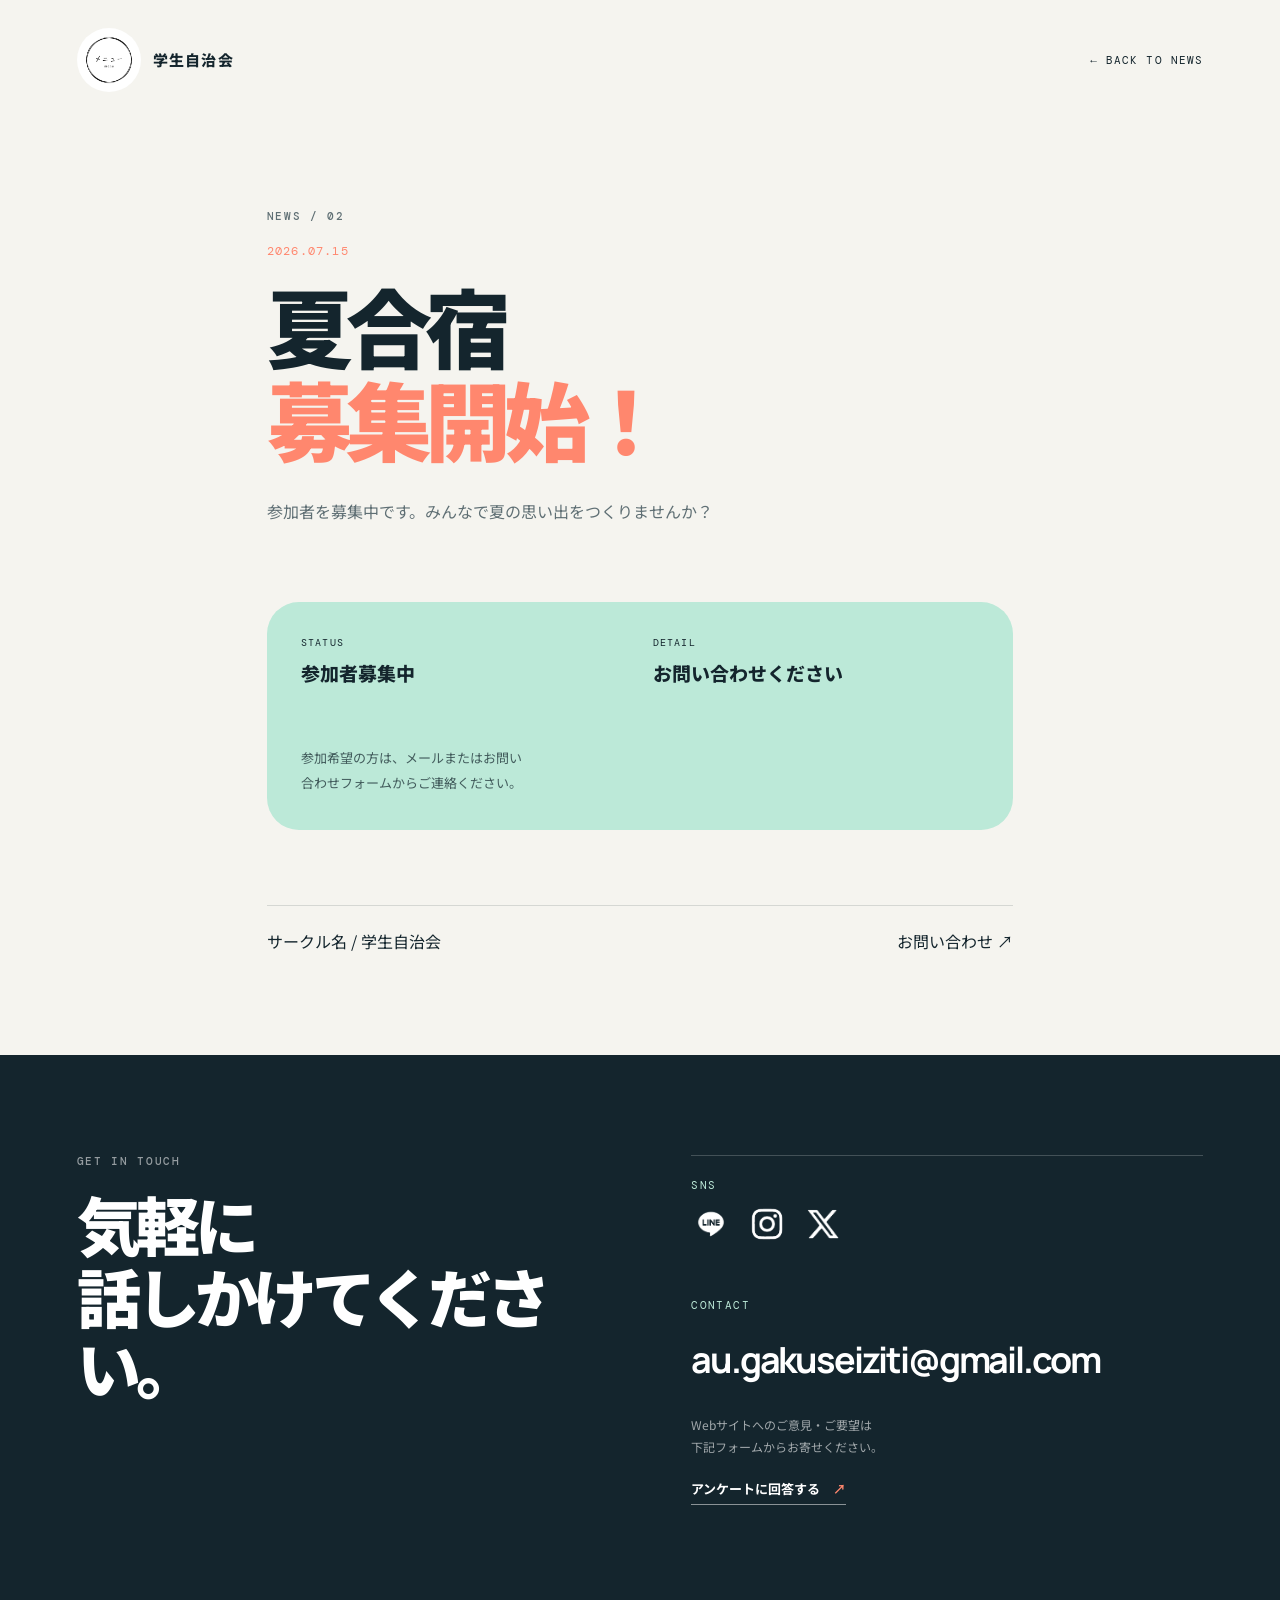
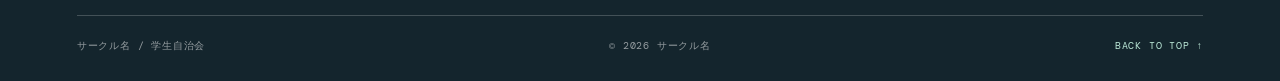
==== pages/camp.html @ 4bfa4703 "更新しました" ====
<!DOCTYPE html>
<html lang="ja">
<head>
    <meta charset="UTF-8">
    <meta name="viewport" content="width=device-width, initial-scale=1.0">
    <title>夏合宿募集</title>
    <link rel="stylesheet" href="../css/main.css">
    <link rel="stylesheet" href="../css/event-detail.css">
</head>
<body class="detail-page">
    <header class="detail-header">
            <a class="brand" href="../index.html#home" aria-label="トップへ戻る">
                <img class="brand-logo" src="../images/menu.png" alt="">
                <span class="brand-copy">
                    <span class="brand-name" data-site-name>学生自治会</span>
                </span>
            </a>        <a class="detail-back" href="../index.html#news">← BACK TO NEWS</a>
    </header>
    <main class="detail-main section-pad">
        <p class="eyebrow">NEWS / 02</p>
        <p class="detail-date">2026.07.15</p>
        <h1 class="detail-title">夏合宿<br><em>募集開始！</em></h1>
        <p class="detail-lead">参加者を募集中です。みんなで夏の思い出をつくりませんか？</p>
        <div class="detail-card">
            <div><p class="detail-label">STATUS</p><p class="detail-value">参加者募集中</p></div>
            <div><p class="detail-label">DETAIL</p><p class="detail-value">お問い合わせください</p></div>
            <p class="detail-note">参加希望の方は、メールまたはお問い合わせフォームからご連絡ください。</p>
        </div>
        <div class="detail-footer"><span>サークル名 / 学生自治会</span><a href="../index.html#contact">お問い合わせ ↗</a></div>
    </main>
    <div class="page-shell">
        <footer id="contact" class="site-footer section-pad">
            <div class="footer-main">
                <div>
                    <p class="eyebrow eyebrow-light">GET IN TOUCH</p>
                    <h2>気軽に<br>話しかけてください。</h2>
                </div>
                <div class="footer-contact">
                    <p class="footer-label">SNS</p>
                    <div class="footer-social">
                        <a href="../pages\error.html" target="_blank" rel="noopener" aria-label="LINE">
                            <img src="../images/line_icon.png" alt="LINE">
                        </a>
                        <a href="../pages\error.html" target="_blank" rel="noopener" aria-label="Instagram">
                            <img src="../images/instagram_icon.png" alt="Instagram">
                        </a>
                        <a href="../pages\error.html" target="_blank" rel="noopener" aria-label="X">
                            <img src="../images/x_icon.png" alt="X">
                        </a>
                    </div>
                    <br><br>
                    <p class="footer-label">CONTACT</p>
                    <a class="footer-email" data-contact-email href="mailto:au.gakuseiziti@gmail.com">au.gakuseiziti@gmail.com</a>
                    <p class="footer-note">Webサイトへのご意見・ご要望は<br>下記フォームからお寄せください。</p>
                    <a class="footer-form-link" data-form-link href="https://docs.google.com/forms/d/e/1FAIpQLSdAqljnJQ9snqyRTfzBqXYG0pGK2aIgDdio1BH0t7ig3-97pQ/viewform?usp=publish-editor" target="_blank" rel="noopener">アンケートに回答する <span aria-hidden="true">↗</span></a>
                </div>
            </div>
            <div class="footer-bottom">
                <span><span data-site-name>サークル名</span> / <span data-site-tagline>学生自治会</span></span>
                <span>© <span data-current-year>2026</span> <span data-site-name>サークル名</span></span>
                <a href="#top">BACK TO TOP ↑</a>
            </div>
        </footer>
    </div>
</body>
</html>
---- css/main.css ----
@import url('https://fonts.googleapis.com/css2?family=DM+Mono:wght@400;500&family=Manrope:wght@400;500;600;700;800&family=Noto+Sans+JP:wght@400;500;700;800;900&display=swap');

:root {
    --ink: #14252d;
    --ink-soft: #5f6f74;
    --paper: #f5f4ef;
    --paper-warm: #eeece4;
    --white: #ffffff;
    --mint: #bce9d8;
    --mint-strong: #65c9a5;
    --coral: #ff876e;
    --lilac: #d9d2f5;
    --line: rgba(20, 37, 45, .14);
}

* { box-sizing: border-box; margin: 0; padding: 0; }
html { scroll-behavior: smooth; }
body {
    color: var(--ink);
    background: var(--paper);
    font-family: 'Noto Sans JP', 'Hiragino Sans', 'Yu Gothic', sans-serif;
    line-height: 1.7;
    overflow-x: hidden;
}
body.menu-open { overflow: hidden; }
a { color: inherit; text-decoration: none; }
button { color: inherit; font: inherit; }
img { display: block; max-width: 100%; }
.page-shell { overflow: hidden; }
.section-pad { padding-left: max(6vw, 32px); padding-right: max(6vw, 32px); }

.site-header {
    align-items: center;
    display: flex;
    justify-content: space-between;
    left: 0;
    margin: 0 auto;
    max-width: 1440px;
    padding: 28px max(6vw, 32px);
    position: absolute;
    right: 0;
    top: 0;
    z-index: 20;
}
.brand { align-items: center; display: inline-flex; gap: 12px; position: relative; z-index: 2; }
.brand-logo {
    border-radius: 50%;
    display: block;
    height: 64px;
    object-fit: cover;
    width: 64px;
}

.brand-copy { display: grid; line-height: 1.15; }
.brand-name { font-size: 15px; font-weight: 800; letter-spacing: .08em; }
.brand-subtitle { color: var(--ink-soft); font-size: 11px; }
.site-nav { align-items: center; display: flex; gap: 40px; }
.site-nav ul { display: flex; gap: clamp(20px, 3vw, 42px); list-style: none; }
.site-nav li { font-size: 13px; font-weight: 700; letter-spacing: .07em; }
.site-nav li a { position: relative; }
.site-nav li a::after { background: var(--coral); bottom: -7px; content: ''; height: 2px; left: 0; position: absolute; transform: scaleX(0); transform-origin: right; transition: transform .25s ease; width: 100%; }
.site-nav li a:hover::after, .site-nav li a:focus-visible::after { transform: scaleX(1); transform-origin: left; }
.nav-contact { background: var(--ink); border-radius: 999px; color: var(--white); font-size: 12px; font-weight: 700; padding: 11px 17px; transition: transform .2s ease, background .2s ease; }
.nav-contact span { color: var(--mint); margin-left: 8px; }
.nav-contact:hover { background: #243d46; transform: translateY(-2px); }
.close-btn, #floating-menu-btn, .menu-backdrop { display: none; }

.hero {
    align-items: center;
    background: var(--paper);
    display: grid;
    gap: 5vw;
    grid-template-columns: minmax(0, 1fr) minmax(360px, .92fr);
    min-height: 760px;
    padding-bottom: 100px;
    padding-top: 150px;
    position: relative;
}
.hero::before { background: var(--mint); border-radius: 50%; content: ''; height: 330px; left: -170px; opacity: .45; position: absolute; top: 120px; width: 330px; }
.hero-copy { max-width: 620px; position: relative; z-index: 1; }
.eyebrow { align-items: center; color: var(--ink-soft); display: flex; font: 500 11px/1.2 'DM Mono', monospace; gap: 10px; letter-spacing: .15em; margin-bottom: 20px; text-transform: uppercase; }
.eyebrow-dot { background: var(--coral); border-radius: 50%; display: inline-block; height: 8px; width: 8px; }
h1, h2, h3, p { text-wrap: balance; }
.home_h1 { font-size: clamp(46px, 6.2vw, 90px); font-weight: 900; letter-spacing: -.07em; line-height: 1.1; }
em { color: var(--coral); font-style: normal; }
.hero-lead { color: var(--ink-soft); font-size: 16px; line-height: 2; margin-top: 28px; }
.hero-actions { align-items: center; display: flex; gap: 28px; margin-top: 38px; }
.button { align-items: center; border-radius: 999px; display: inline-flex; font-size: 13px; font-weight: 800; gap: 22px; justify-content: center; letter-spacing: .04em; padding: 15px 19px 15px 23px; transition: transform .2s ease, box-shadow .2s ease, background .2s ease; }
.button span { font-size: 18px; line-height: .7; }
.button-primary { background: var(--ink); box-shadow: 0 12px 24px rgba(20, 37, 45, .12); color: var(--white); }
.button-primary span { color: var(--mint); }
.button:hover { box-shadow: 0 16px 28px rgba(20, 37, 45, .16); transform: translateY(-3px); }
.text-link { border-bottom: 1px solid var(--ink); font-size: 13px; font-weight: 700; padding-bottom: 4px; }
.text-link span { color: var(--coral); margin-left: 8px; }
.hero-meta { display: flex; gap: 32px; margin-top: 66px; }
.hero-meta div { align-items: baseline; display: flex; gap: 9px; }
.hero-meta strong { color: var(--coral); font: 500 11px/1 'DM Mono', monospace; }
.hero-meta span { color: var(--ink-soft); font-size: 11px; letter-spacing: .08em; }

.hero-visual { min-height: 500px; position: relative; }
.visual-card { background: var(--ink); color: var(--white); }
.visual-card-main { border-radius: 48% 42% 44% 38%; box-shadow: 20px 30px 0 rgba(188, 233, 216, .85); display: flex; flex-direction: column; height: min(40vw, 490px); justify-content: space-between; margin: 0 auto; max-height: 490px; max-width: 440px; min-height: 400px; padding: 38px 42px; position: relative; transform: rotate(7deg); width: 84%; z-index: 2; }
.visual-card-main::after { border: 1px solid rgba(255,255,255,.3); border-radius: inherit; content: ''; inset: 13px; position: absolute; }
.visual-card-top, .visual-card-bottom { font: 10px/1.4 'DM Mono', monospace; letter-spacing: .12em; position: relative; text-transform: uppercase; z-index: 1; }
.visual-card-top { display: flex; justify-content: space-between; }
.visual-arrow { color: var(--mint); font-size: 26px; line-height: .6; }
.visual-message { font: 800 clamp(42px, 5vw, 76px)/.87 'Manrope', 'Noto Sans JP', sans-serif; letter-spacing: -.1em; position: relative; z-index: 1; }
.visual-message span { color: var(--coral); margin-left: 34px; }
.visual-card-bottom { align-items: center; display: flex; gap: 12px; }
.visual-scribble { color: var(--coral); font-size: 27px; }
.visual-orbit { border: 1px solid var(--coral); border-radius: 50%; height: 420px; left: 50%; opacity: .8; position: absolute; top: 50%; transform: translate(-50%, -50%) rotate(-28deg); width: 220px; }
.orbit-two { border-color: var(--ink); height: 520px; opacity: .14; transform: translate(-50%, -50%) rotate(52deg); width: 300px; }
.visual-note { background: var(--coral); border-radius: 50%; color: var(--ink); font: 700 12px/1.1 'DM Mono', monospace; height: 74px; letter-spacing: -.03em; padding-top: 20px; position: absolute; text-align: center; transform: rotate(-14deg); width: 74px; z-index: 3; }
.note-one { bottom: 17%; left: 3%; }
.note-two { background: var(--mint); bottom: 5%; right: 5%; transform: rotate(12deg); }
.visual-image-wrap { display: none; inset: 0; position: absolute; z-index: 4; }
.visual-image-wrap.has-image { display: block; }
.visual-image-wrap img { border-radius: 48% 42% 44% 38%; height: 100%; object-fit: cover; transform: rotate(7deg); width: 100%; }
.scroll-cue { align-items: center; bottom: 48px; display: flex; font: 10px 'DM Mono', monospace; gap: 16px; left: max(6vw, 32px); letter-spacing: .14em; position: absolute; }
.scroll-cue i { background: var(--ink); display: inline-block; height: 1px; position: relative; width: 58px; }
.scroll-cue i::after { border-bottom: 1px solid var(--ink); border-right: 1px solid var(--ink); content: ''; height: 6px; position: absolute; right: 0; top: -3px; transform: rotate(-45deg); width: 6px; }

.about-section { background: var(--white); display: grid; gap: 8vw; grid-template-columns: minmax(250px, .7fr) minmax(0, 1.3fr); padding-bottom: 130px; padding-top: 130px; }
.section-heading h2 { font-size: clamp(24px, 4vw, 48px); font-weight: 900; letter-spacing: -.08em; line-height: 1.2; }
.section-heading h2 em { color: var(--mint-strong); }
.section-heading h2 .highlight { white-space: nowrap; }
.about-content { padding-top: 48px; }
.section-intro { color: var(--ink-soft); font-size: 15px; line-height: 2; max-width: 560px; }
.feature-grid { display: grid; gap: 14px; grid-template-columns: repeat(3, 1fr); margin-top: 52px; }
.feature-card { border-radius: 25px; min-height: 270px; padding: 26px 25px 25px; position: relative; transition: transform .25s ease; }
.feature-card:hover { transform: translateY(-7px) rotate(-1deg); }
.feature-card-mint { background: var(--mint); }
.feature-card-coral { background: var(--coral); }
.feature-card-lilac { background: var(--lilac); }
.feature-number { font: 11px 'DM Mono', monospace; }
.feature-icon { font-size: 27px; position: absolute; right: 22px; top: 17px; }
.feature-card h3 { font-size: 21px; letter-spacing: -.05em; margin-top: 65px; }
.feature-card p { color: rgba(20,37,45,.72); font-size: 12px; line-height: 1.8; margin-top: 12px; }

.news-section { background: var(--paper-warm); padding-bottom: 130px; padding-top: 130px; }
.section-heading-row { align-items: end; display: flex; justify-content: space-between; }
.section-heading-row h2 { font-size: clamp(38px, 5vw, 64px); }
.section-side-note { color: var(--ink-soft); font-size: 12px; line-height: 1.8; text-align: right; }
.section-index { color: var(--coral); font: 500 13px 'DM Mono', monospace; letter-spacing: .1em; }

.events-section { background: var(--white); padding-bottom: 130px; padding-top: 130px; }
.event-list { border-top: 1px solid var(--line); margin-top: 60px; }
.event-card { align-items: center; border-bottom: 1px solid var(--line); display: grid; gap: 24px; grid-template-columns: 145px minmax(180px, 1fr) minmax(180px, .8fr) 42px; padding: 25px 0; transition: padding .25s ease, background .25s ease; }
.event-card:hover { background: var(--paper); padding-left: 18px; padding-right: 18px; }
.event-date { color: var(--coral); font: 500 12px 'DM Mono', monospace; letter-spacing: .04em; }
.event-title { font-size: 21px; font-weight: 800; letter-spacing: -.05em; }
.event-description, .event-description { color: var(--ink-soft); font-size: 12px; }
.event-description::before { content: 'description / '; color: var(--ink); font: 10px 'DM Mono', monospace; letter-spacing: .08em; }
.event-arrow { align-items: center; border: 1px solid var(--line); border-radius: 50%; display: flex; font-size: 20px; height: 38px; justify-content: center; transition: color .2s ease, background .2s ease; width: 38px; }
.event-card:hover .event-arrow { background: var(--ink); color: var(--mint); }

.join-banner { align-items: center; background: var(--mint); display: flex; justify-content: space-between; padding-bottom: 85px; padding-top: 85px; }
.eyebrow-dark { color: rgba(20,37,45,.65); }
.join-banner h2 { font-size: clamp(30px, 4vw, 53px); font-weight: 900; letter-spacing: -.08em; line-height: 1.25; }
.join-banner h2 em { color: var(--ink); }
.button-dark { background: var(--ink); color: var(--white); min-width: 190px; }
.button-dark span { color: var(--mint); }

.site-footer { background: var(--ink); color: var(--white); padding-bottom: 28px; padding-top: 100px; }
.footer-main { display: grid; gap: 8vw; grid-template-columns: 1fr 1fr; padding-bottom: 110px; }
.eyebrow-light { color: rgba(255,255,255,.55); }
.footer-main h2 { font-size: clamp(36px, 5vw, 70px); font-weight: 900; letter-spacing: -.08em; line-height: 1.12; }
.footer-contact { border-top: 1px solid rgba(255,255,255,.2); padding-top: 22px; }
.footer-label { color: var(--mint); font: 11px 'DM Mono', monospace; letter-spacing: .13em; }
.footer-email { display: inline-block; font: 700 clamp(22px, 3vw, 36px)/1.3 'Manrope', 'Noto Sans JP', sans-serif; letter-spacing: -.06em; margin-top: 25px; }
.footer-email:hover, .footer-form-link:hover { color: var(--mint); }
.footer-note { color: rgba(255,255,255,.6); font-size: 12px; line-height: 1.8; margin-top: 30px; }
.footer-form-link { border-bottom: 1px solid rgba(255,255,255,.5); display: inline-block; font-size: 13px; font-weight: 700; margin-top: 21px; padding-bottom: 4px; }
.footer-form-link span { color: var(--coral); margin-left: 10px; }
.footer-bottom { border-top: 1px solid rgba(255,255,255,.2); color: rgba(255,255,255,.55); display: flex; font: 10px 'DM Mono', monospace; justify-content: space-between; letter-spacing: .08em; padding-top: 23px; }
.footer-bottom a { color: var(--mint); }
.footer-social { display: flex; gap: 16px; margin-top: 12px; }
.footer-social a { display: block; width: 40px; height: 40px; }
.footer-social img { display: block; width: 100%; height: 100%; object-fit: contain; }
.footer-social a:hover { opacity: 0.6; }

@media (max-width: 900px) {
    .site-nav { gap: 20px; }
    .nav-contact { display: none; }
    .hero { grid-template-columns: 1fr .85fr; }
    .visual-card-main { min-height: 360px; padding: 27px; }
    .visual-message { font-size: 47px; }
    .feature-grid { grid-template-columns: 1fr; }
    .feature-card { min-height: 205px; }
    .feature-card h3 { margin-top: 35px; }
}

@media (max-width: 700px) {
    .section-pad { padding-left: 22px; padding-right: 22px; }
    .site-header { padding: 20px 22px; }
    .site-nav { align-items: stretch; background: var(--ink); bottom: 0; color: var(--white); flex-direction: column; gap: 26px; justify-content: flex-start; padding: 94px 30px 30px; position: fixed; right: 0; top: 0; transform: translateX(100%); transition: transform .35s ease; width: min(88vw, 360px); z-index: 30; }
    .site-nav.active { transform: translateX(0); }
    .site-nav ul { flex-direction: column; gap: 0; }
    .site-nav li { border-bottom: 1px solid rgba(255,255,255,.16); font-size: 18px; padding: 17px 0; }
    .site-nav li a::after { background: var(--mint); bottom: -2px; }
    .nav-contact { display: inline-block; margin-top: 14px; text-align: center; }
    .close-btn { background: none; border: 0; color: var(--mint); display: block; font-size: 34px; line-height: 1; position: absolute; right: 25px; top: 23px; }
    #floating-menu-btn { align-items: center; background: var(--ink); border: 0; border-radius: 50%; display: flex; flex-direction: column; gap: 4px; height: 46px; justify-content: center; position: fixed; right: 22px; top: 20px; width: 46px; z-index: 31; }
    #floating-menu-btn[aria-expanded="true"] { display: none; }
    #floating-menu-btn span { background: var(--mint); display: block; height: 1px; width: 17px; }
    .menu-backdrop { background: rgba(20,37,45,.4); display: block; inset: 0; opacity: 0; pointer-events: none; position: fixed; transition: opacity .35s ease; z-index: 25; }
    .menu-backdrop.active { opacity: 1; pointer-events: auto; }
    .hero { display: block; min-height: auto; padding-bottom: 105px; padding-top: 130px; }
    .hero-lead { font-size: 14px; }
    .hero-visual { margin: 64px auto 0; min-height: 380px; width: min(100%, 430px); }
    .visual-card-main { height: 350px; min-height: 0; width: 78%; }
    .visual-message { font-size: 48px; }
    .visual-note { transform: scale(.9) rotate(-14deg); }
    .note-two { transform: scale(.9) rotate(12deg); }
    .scroll-cue { bottom: 38px; left: 22px; }
    .about-section { display: block; padding-bottom: 85px; padding-top: 85px; }
    .about-content { padding-top: 35px; }
    .feature-grid { margin-top: 35px; }
    .feature-card { min-height: 190px; }
    .news-section, .events-section { padding-bottom: 85px; padding-top: 85px; }
    .section-heading-row { align-items: start; }
    .section-side-note { display: none; }
    .event-list { margin-top: 40px; }
    .event-card { gap: 8px 14px; grid-template-columns: 1fr 34px; padding: 22px 0; }
    .event-date { grid-column: 1; grid-row: 1; }
    .event-arrow { grid-column: 2; grid-row: 1 / span 2; }
    .event-title { font-size: 18px; grid-column: 1; grid-row: 2; }
    .event-description { grid-column: 1; grid-row: 3; }
    .join-banner { align-items: flex-start; flex-direction: column; gap: 32px; padding-bottom: 70px; padding-top: 70px; }
    .button-dark { min-width: 180px; }
    .site-footer { padding-bottom: 25px; padding-top: 75px; }
    .footer-main { display: block; padding-bottom: 75px; }
    .footer-contact { margin-top: 60px; }
    .footer-bottom { flex-wrap: wrap; gap: 14px 20px; }
    .footer-bottom span:nth-child(2) { order: 3; width: 100%; }
}

@media (prefers-reduced-motion: reduce) {
    *, *::before, *::after { scroll-behavior: auto !important; transition-duration: .01ms !important; animation-duration: .01ms !important; }
}

@media (min-width: 701px) {
    .site-header { transition: background .3s ease, box-shadow .3s ease; }
    .site-header.scrolled {
        background: rgba(245, 244, 239, .95);
        box-shadow: 0 4px 20px rgba(20, 37, 45, .08);
        position: fixed;
        max-width: none;
        width: 100%;
    }
}
---- css/event-detail.css ----
.detail-page { background: var(--paper); min-height: 100vh; }
.detail-header { align-items: center; display: flex; justify-content: space-between; padding: 28px max(6vw, 22px); }
.detail-back { font: 11px 'DM Mono', monospace; letter-spacing: .1em; }
.detail-back:hover { color: var(--coral); }
.detail-main { margin: 0 auto; max-width: 900px; padding-bottom: 100px; padding-top: 90px; }
.detail-date { color: var(--coral); font: 12px 'DM Mono', monospace; letter-spacing: .1em; }
.detail-title { font-size: clamp(42px, 7vw, 86px); font-weight: 900; letter-spacing: -.08em; line-height: 1.08; margin-top: 20px; }
.detail-lead { color: var(--ink-soft); font-size: 16px; line-height: 2; margin-top: 30px; max-width: 570px; }
.detail-card { background: var(--mint); border-radius: 32px; display: grid; gap: 25px; grid-template-columns: 1fr 1fr; margin-top: 75px; padding: 34px; }
.detail-label { font: 10px 'DM Mono', monospace; letter-spacing: .12em; }
.detail-value { font-size: 19px; font-weight: 800; margin-top: 8px; }
.detail-note { color: rgba(20,37,45,.72); font-size: 13px; line-height: 1.9; margin-top: 32px; }
.detail-footer { border-top: 1px solid var(--line); display: flex; justify-content: space-between; margin-top: 75px; padding-top: 22px; }
@media (max-width: 700px) {
    .detail-main { padding-top: 55px; }
    .detail-card { grid-template-columns: 1fr; margin-top: 55px; padding: 25px; }
    .detail-footer { flex-direction: column; gap: 15px; }
}
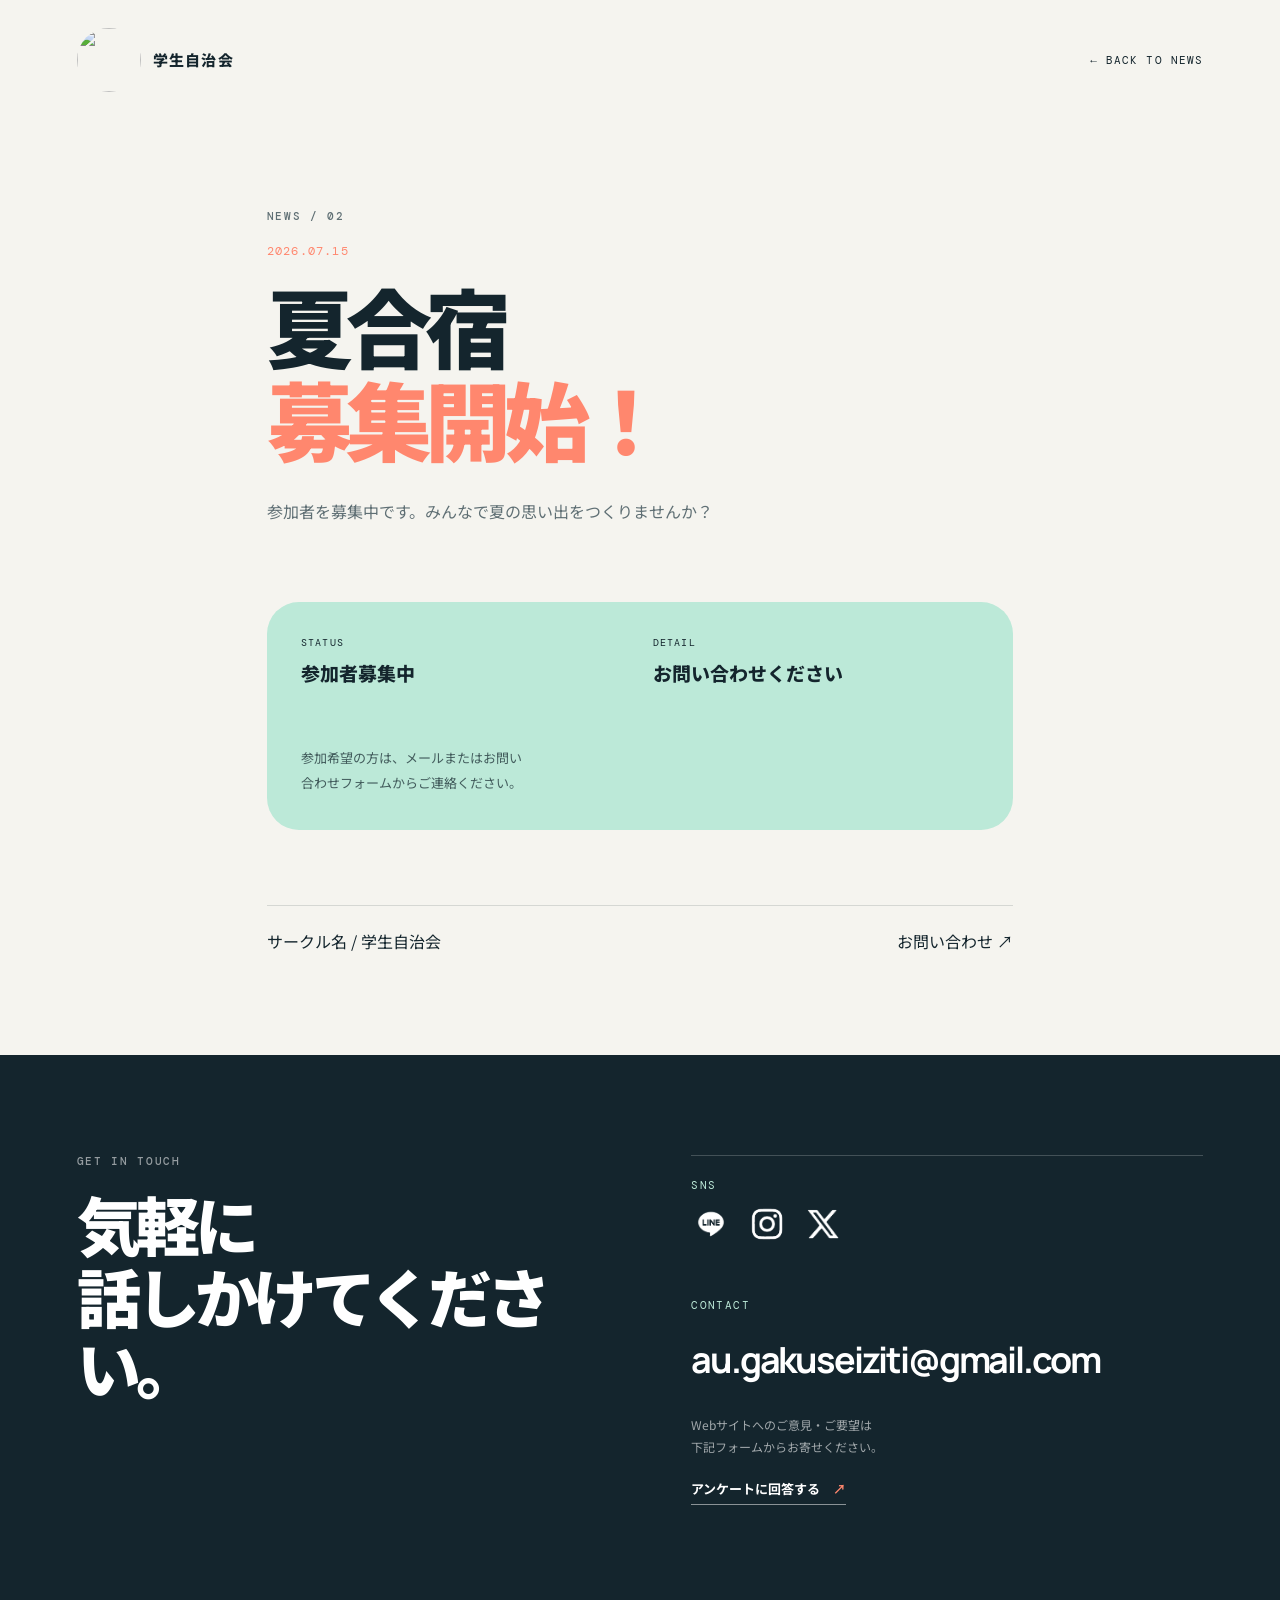
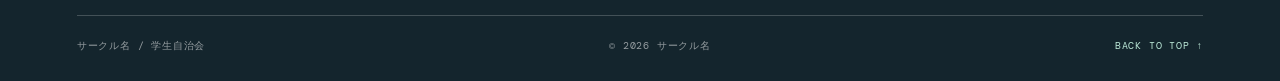
==== commit 348e1ee7: "ロゴ更新" ====
--- a/pages/camp.html
+++ b/pages/camp.html
@@ -10,7 +10,7 @@
 <body class="detail-page">
     <header class="detail-header">
             <a class="brand" href="../index.html#home" aria-label="トップへ戻る">
-                <img class="brand-logo" src="../images/menu.png" alt="">
+                <img class="brand-logo" src="../images/logo.png" alt="">
                 <span class="brand-copy">
                     <span class="brand-name" data-site-name>学生自治会</span>
                 </span>
--- a/css/main.css
+++ b/css/main.css
@@ -191,6 +191,7 @@
 }
 
 @media (max-width: 700px) {
+    .brand-logo { width: 40px; height: 40px; object-fit: contain; }
     .section-pad { padding-left: 22px; padding-right: 22px; }
     .site-header { padding: 20px 22px; }
     .site-nav { align-items: stretch; background: var(--ink); bottom: 0; color: var(--white); flex-direction: column; gap: 26px; justify-content: flex-start; padding: 94px 30px 30px; position: fixed; right: 0; top: 0; transform: translateX(100%); transition: transform .35s ease; width: min(88vw, 360px); z-index: 30; }
@@ -233,6 +234,8 @@
     .footer-contact { margin-top: 60px; }
     .footer-bottom { flex-wrap: wrap; gap: 14px 20px; }
     .footer-bottom span:nth-child(2) { order: 3; width: 100%; }
+    .footer-social { display: flex; gap: 18px; align-items: center; }
+    .footer-social img { width: 42px; height: 42px; object-fit: contain; }
 }
 
 @media (prefers-reduced-motion: reduce) {
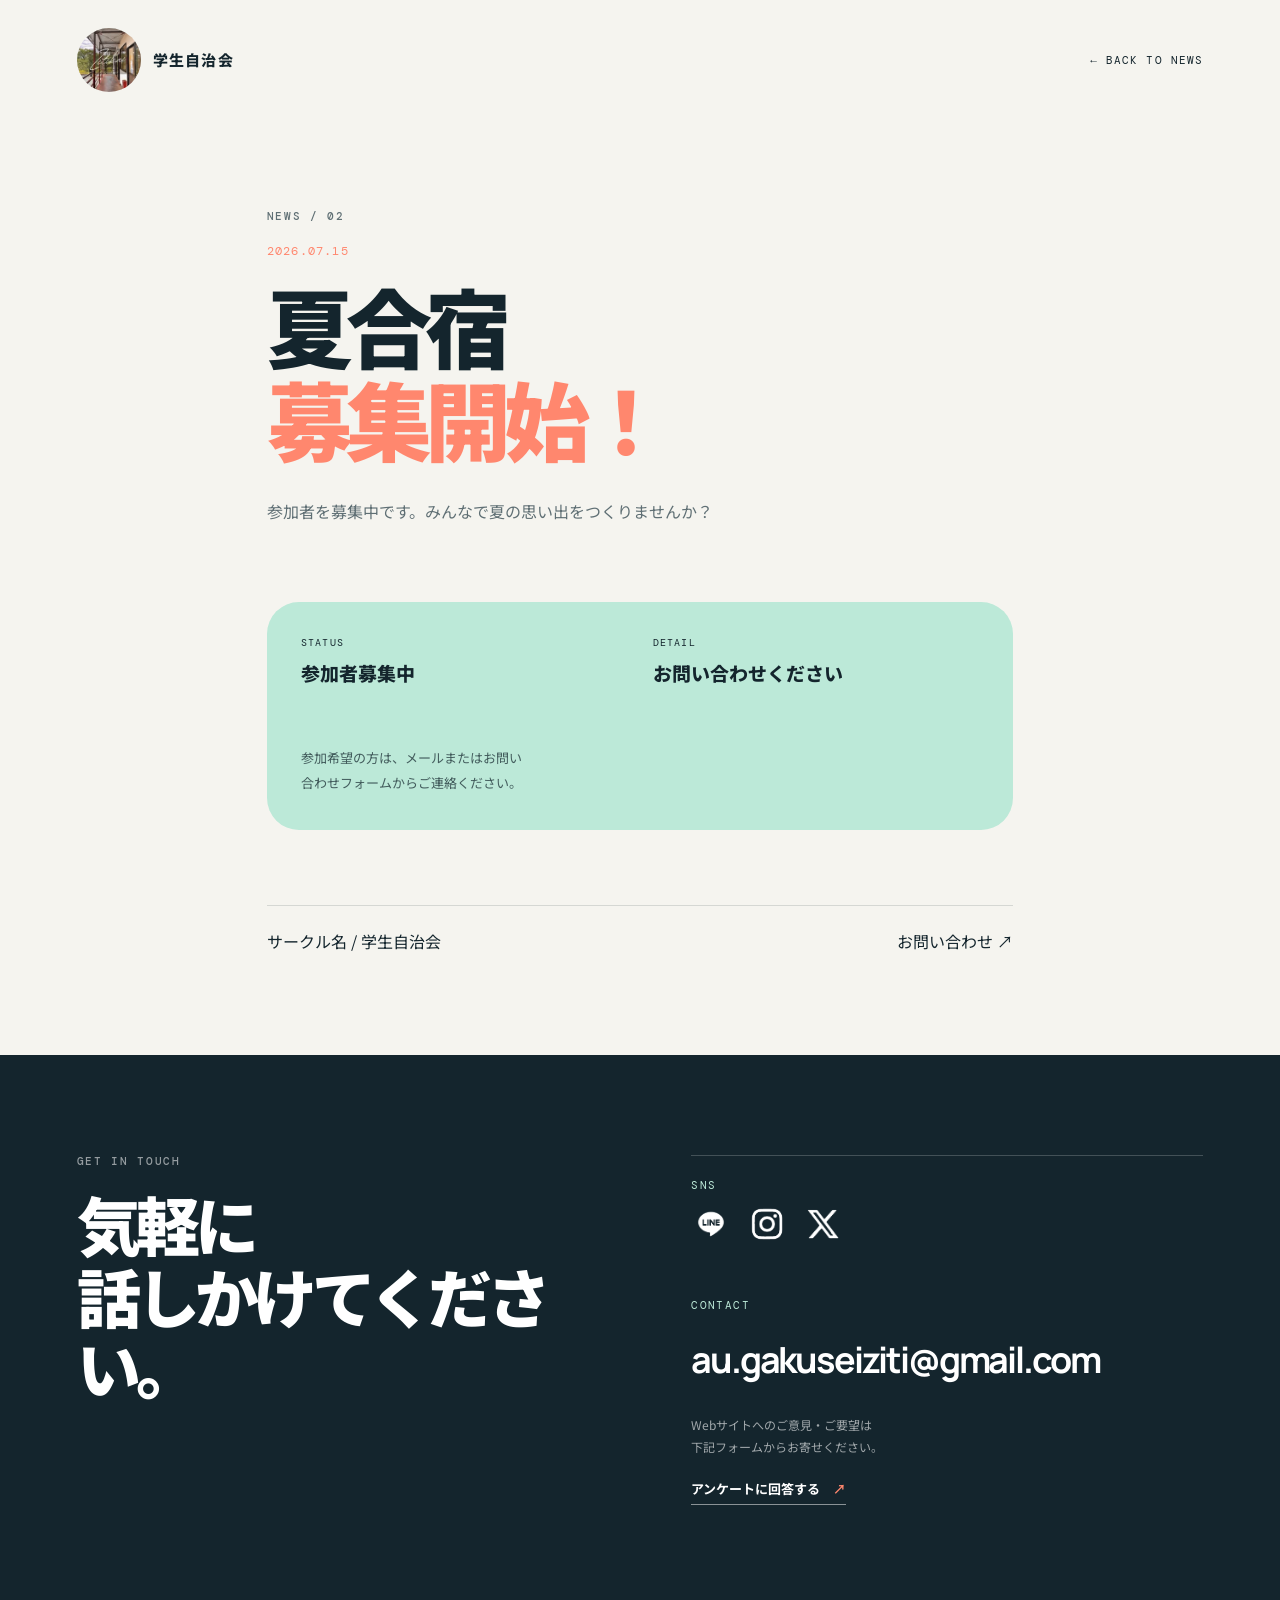
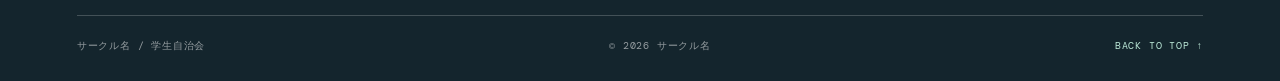
==== commit 1331c27b: "ロゴ拡張子修正" ====
--- a/pages/camp.html
+++ b/pages/camp.html
@@ -10,7 +10,7 @@
 <body class="detail-page">
     <header class="detail-header">
             <a class="brand" href="../index.html#home" aria-label="トップへ戻る">
-                <img class="brand-logo" src="../images/logo.png" alt="">
+                <img class="brand-logo" src="../images/logo.jpg" alt="">
                 <span class="brand-copy">
                     <span class="brand-name" data-site-name>学生自治会</span>
                 </span>
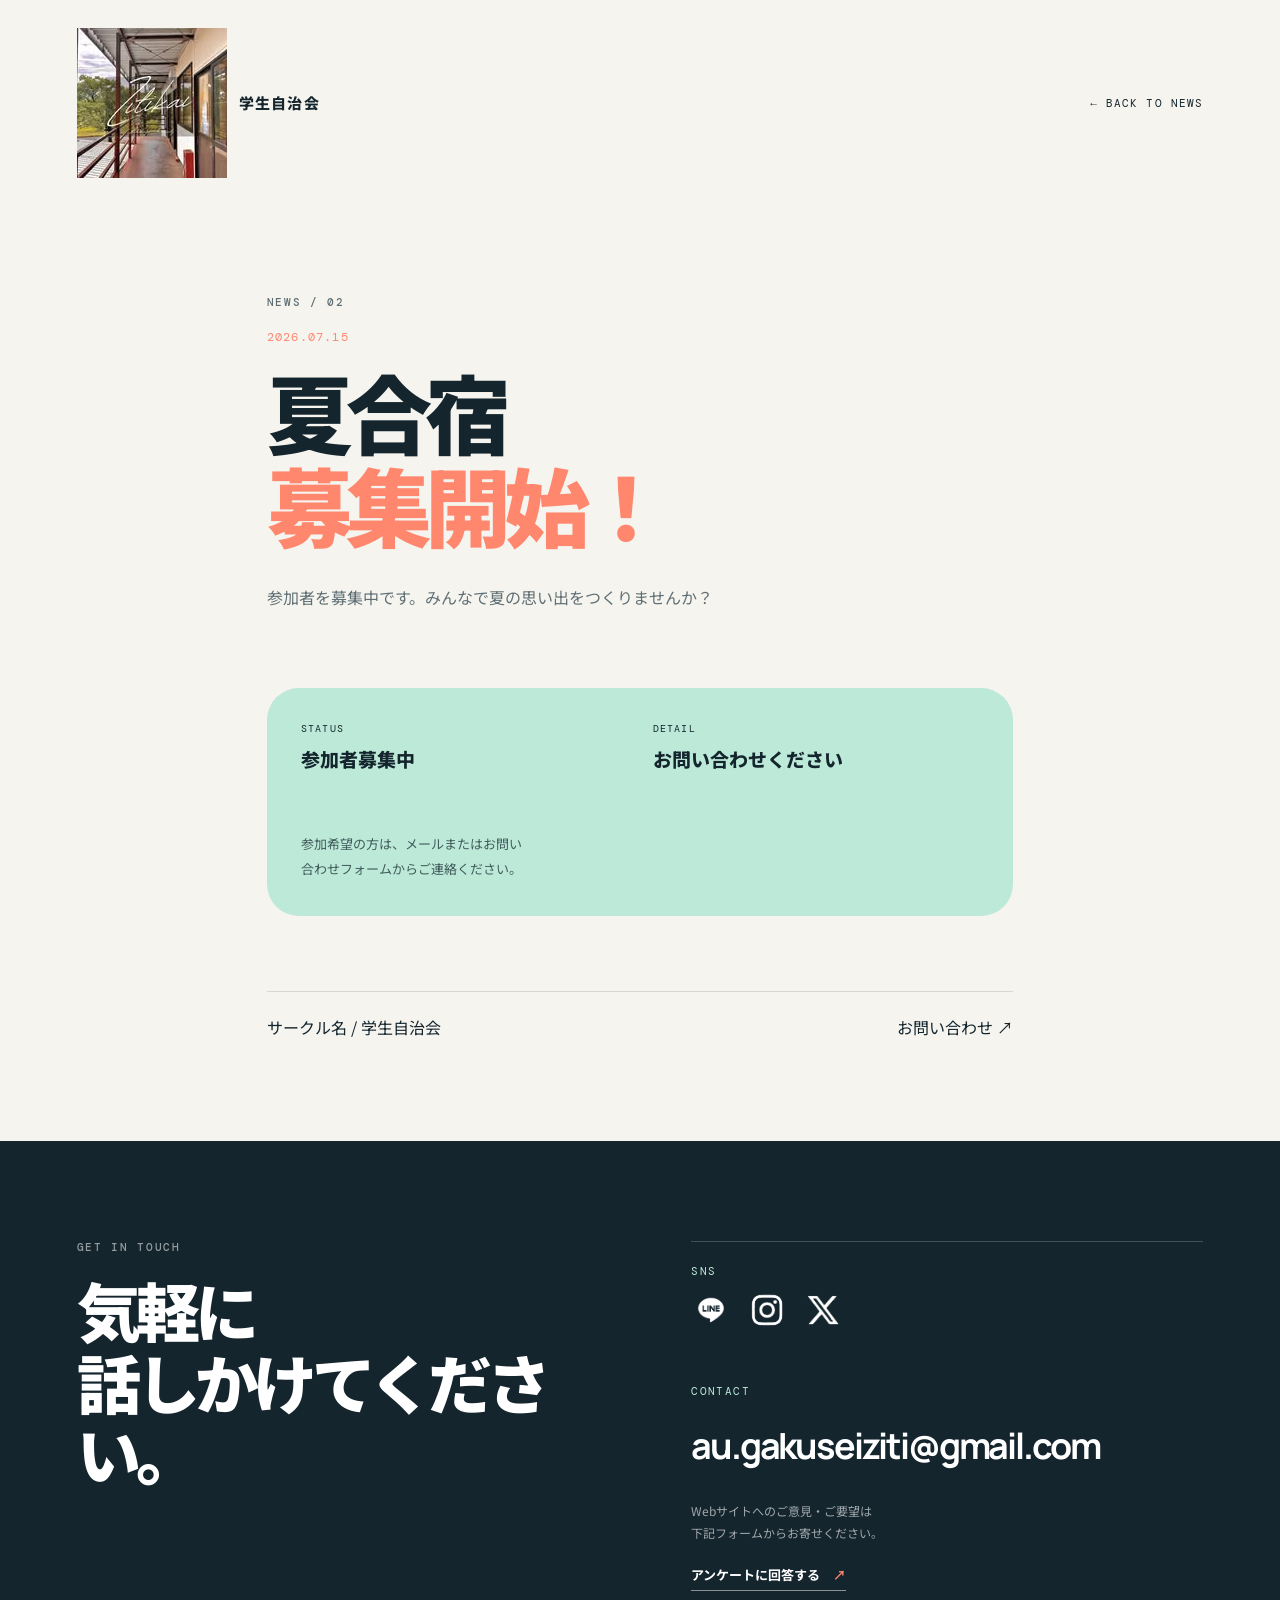
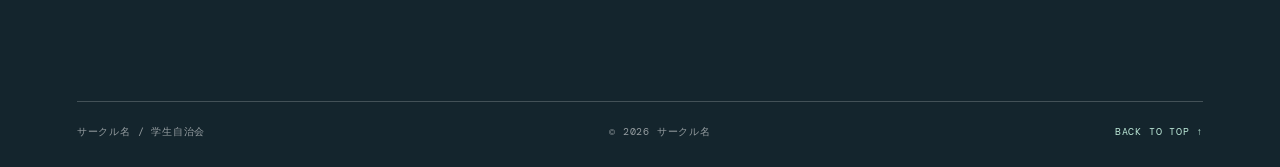
==== commit 37a065e7: "リンク等修正" ====
--- a/pages/camp.html
+++ b/pages/camp.html
@@ -10,7 +10,7 @@
 <body class="detail-page">
     <header class="detail-header">
             <a class="brand" href="../index.html#home" aria-label="トップへ戻る">
-                <img class="brand-logo" src="../images/logo.jpg" alt="">
+                <img class="brand-icon" src="../images/logo.jpg" alt="学生自治会">
                 <span class="brand-copy">
                     <span class="brand-name" data-site-name>学生自治会</span>
                 </span>
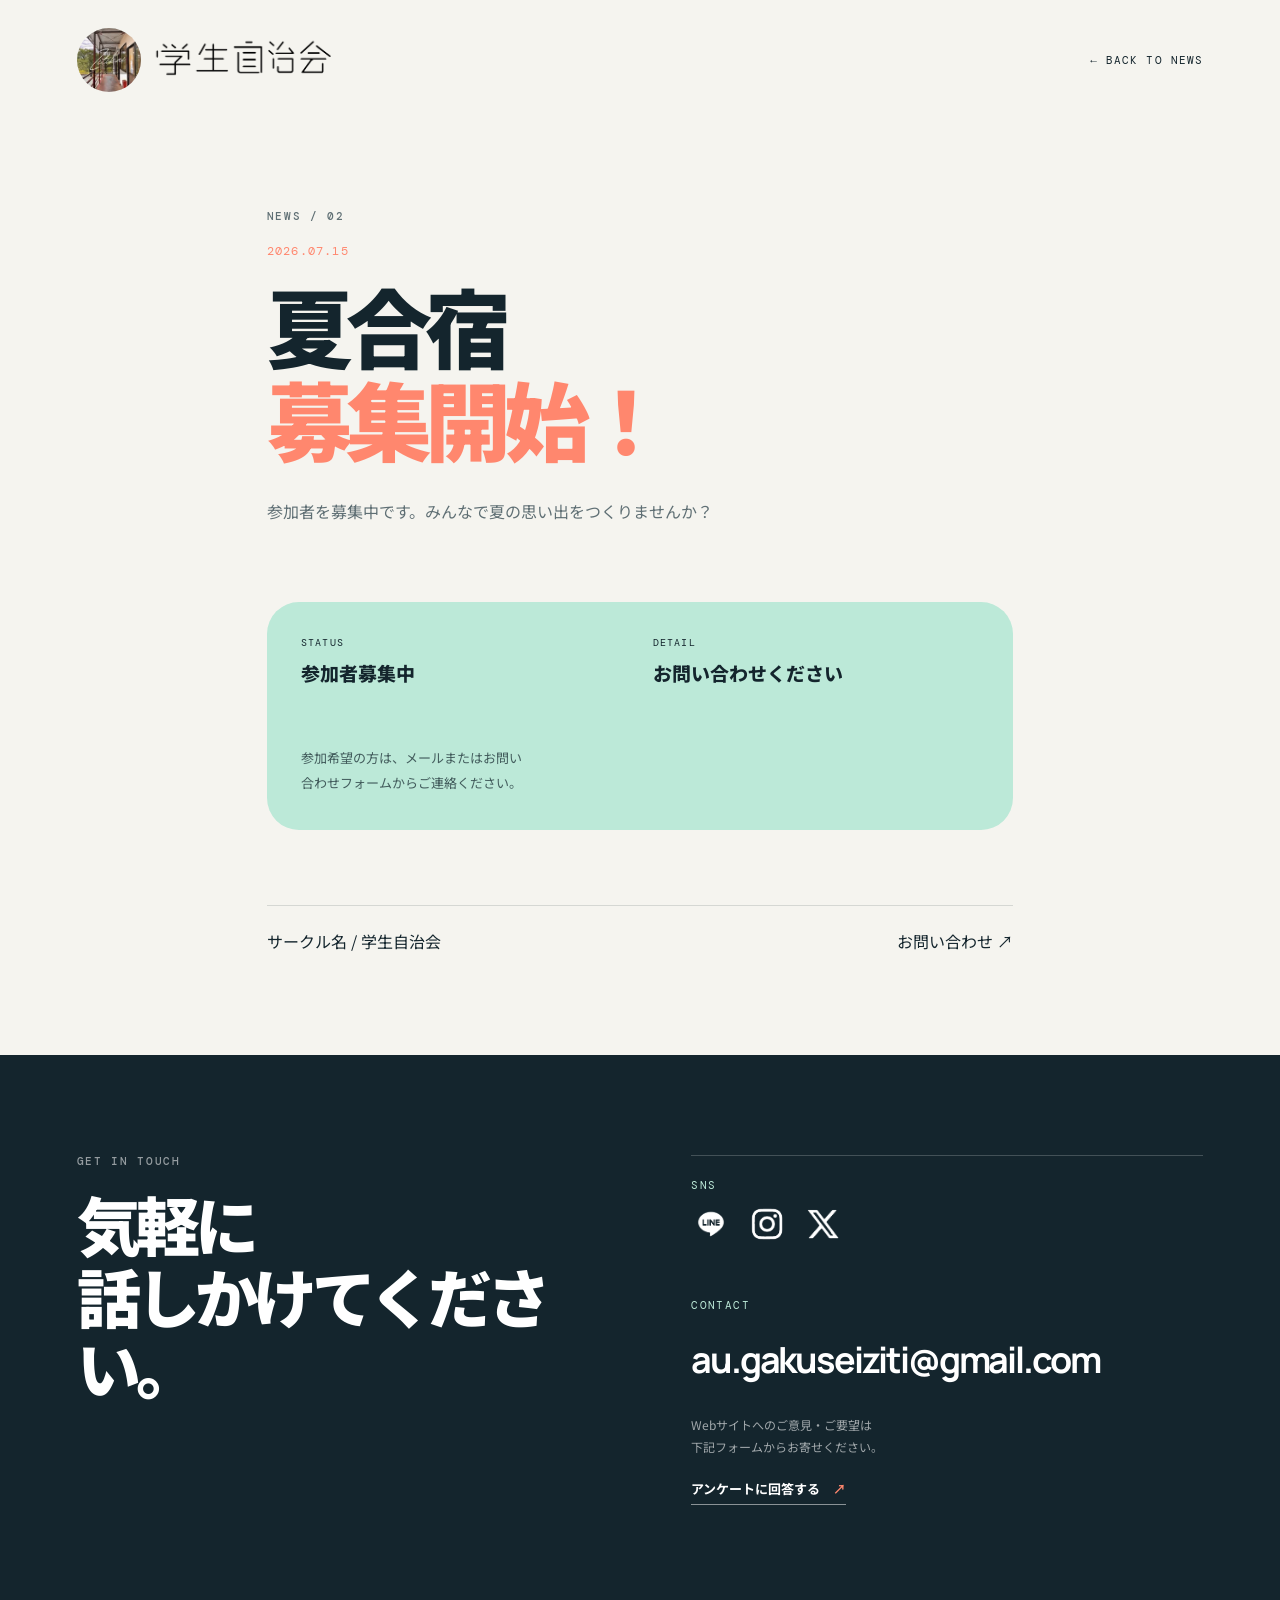
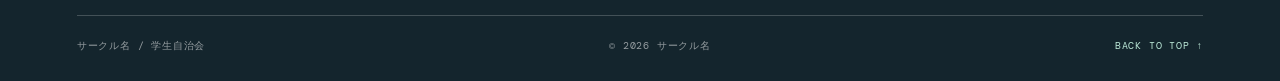
==== commit f0079666: "パス修正" ====
--- a/pages/camp.html
+++ b/pages/camp.html
@@ -12,9 +12,10 @@
             <a class="brand" href="../index.html#home" aria-label="トップへ戻る">
                 <img class="brand-icon" src="../images/logo.jpg" alt="学生自治会">
                 <span class="brand-copy">
-                    <span class="brand-name" data-site-name>学生自治会</span>
+                    <img src="../images/logo_text.png" alt="学生自治会" class="brand-text">
                 </span>
-            </a>        <a class="detail-back" href="../index.html#news">← BACK TO NEWS</a>
+            </a>
+        <a class="detail-back" href="../index.html#news">← BACK TO NEWS</a>
     </header>
     <main class="detail-main section-pad">
         <p class="eyebrow">NEWS / 02</p>
--- a/css/main.css
+++ b/css/main.css
@@ -42,8 +42,15 @@
     top: 0;
     z-index: 20;
 }
-.brand { align-items: center; display: inline-flex; gap: 12px; position: relative; z-index: 2; }
-.brand-logo {
+.brand {
+    align-items: center;
+    display: inline-flex;
+    gap: 12px;
+    position: relative;
+    z-index: 2;
+}
+
+.brand-icon {
     border-radius: 50%;
     display: block;
     height: 64px;
@@ -51,7 +58,17 @@
     width: 64px;
 }
 
-.brand-copy { display: grid; line-height: 1.15; }
+.brand-copy {
+    display: flex;
+    align-items: center;
+}
+
+.brand-text {
+    display: block;
+    height: 50px;
+    width: auto;
+    object-fit: contain;
+}
 .brand-name { font-size: 15px; font-weight: 800; letter-spacing: .08em; }
 .brand-subtitle { color: var(--ink-soft); font-size: 11px; }
 .site-nav { align-items: center; display: flex; gap: 40px; }
